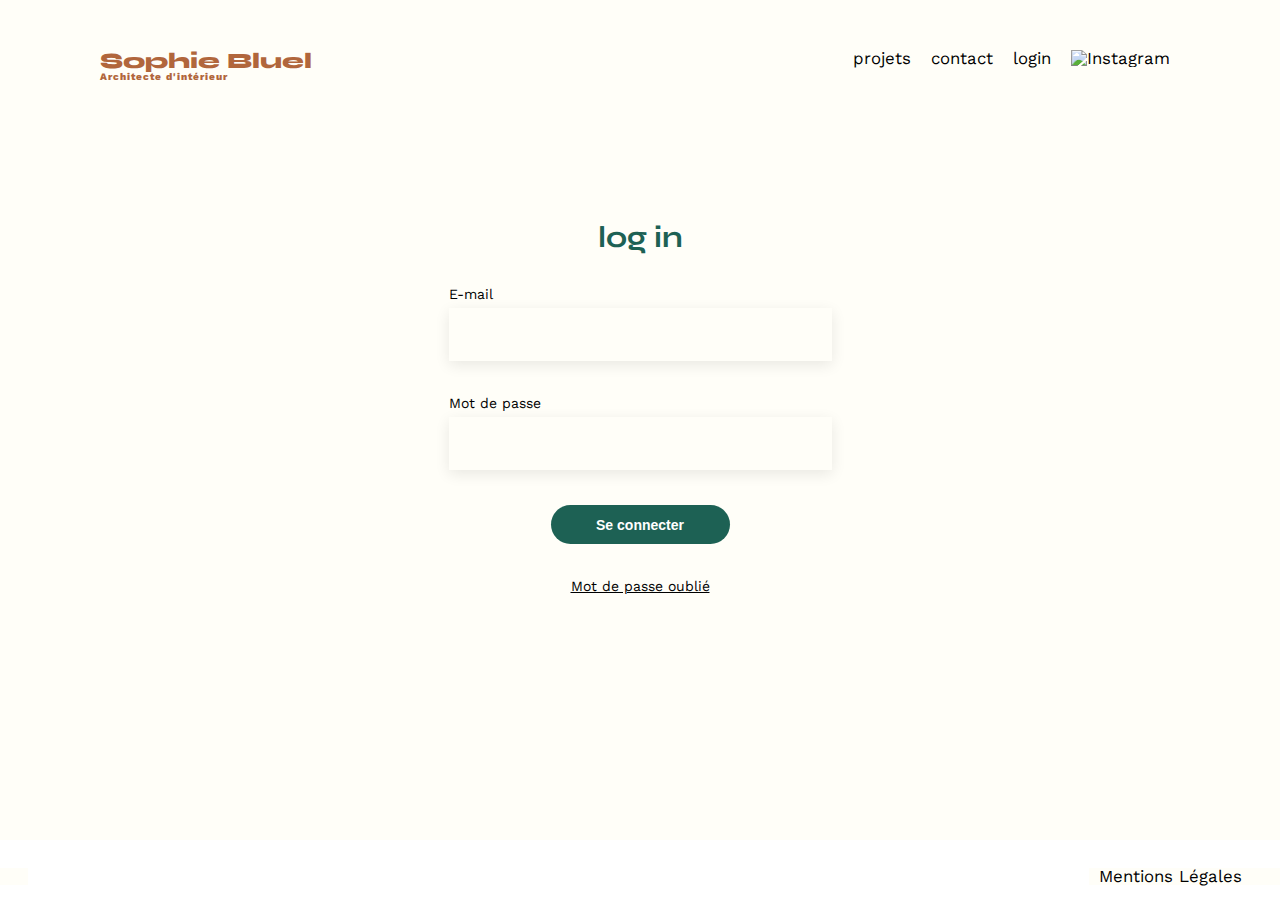
==== FrontEnd/login.html @ 88f661c2 "integrating login page" ====
<!DOCTYPE html>
<html lang="fr">
<head>
	<meta charset="UTF-8">
	<title>Sophie Bluel - Architecte d'intérieur</title>
	<meta name="viewport" content="width=device-width, initial-scale=1.0">
	<link rel="preconnect" href="https://fonts.googleapis.com">
	<link rel="preconnect" href="https://fonts.gstatic.com" crossorigin>
	<link href="https://fonts.googleapis.com/css2?family=Syne:wght@700;800&family=Work+Sans&display=swap" rel="stylesheet">
	<meta name="description" content="">
	<link rel="stylesheet" href="./assets/style.css">
    <link rel="stylesheet" href="./assets/login_style.css">
	<script src="./main.js"></script>
</head>
<body>
    
        <header>
            <h1>Sophie Bluel <span>Architecte d'intérieur</span></h1>
            <nav>
                <ul>
                    <li>projets</li>
                    <li>contact</li>
                    <li>login</li>
                    <li><img src="./assets/icons/instagram.png" alt="Instagram"></li>
                </ul>
            </nav>
        </header>

	<main>	
        <section class="login-group">
                <h2 class="login-title">log in</h2>
            <form class="login-box">
                <label class="email" for="email">E-mail</label>
                <input type="email">
                <label class="password" for="password">Mot de passe</label>
                <input type="password">
            </form>
                <button class="submit">Se connecter</button>
                <a><p>Mot de passe oublié</p></a>
        </section>
        
	
    </main>

    <footer>
        <nav>
            <ul>
                <li>Mentions Légales</li>
            </ul>
        </nav>
    </footer>
</body>
</main>

</html>
---- FrontEnd/assets/style.css ----
/* http://meyerweb.com/eric/tools/css/reset/
   v2.0 | 20110126
   License: none (public domain)
*/

html, body, div, span, applet, object, iframe,
h1, h2, h3, h4, h5, h6, p, blockquote, pre,
a, abbr, acronym, address, big, cite, code,
del, dfn, em, img, ins, kbd, q, s, samp,
small, strike, strong, sub, sup, tt, var,
b, u, i, center,
dl, dt, dd, ol, ul, li,
fieldset, form, label, legend,
table, caption, tbody, tfoot, thead, tr, th, td,
article, aside, canvas, details, embed,
figure, figcaption, footer, header, hgroup,
menu, nav, output, ruby, section, summary,
time, mark, audio, video {
	margin: 0;
	padding: 0;
	border: 0;
	font-size: 100%;
	font: inherit;
	vertical-align: baseline;
}
/* HTML5 display-role reset for older browsers */
article, aside, details, figcaption, figure,
footer, header, hgroup, menu, nav, section {
	display: block;
}
body {
	line-height: 1;
}
ol, ul {
	list-style: none;
}
a{
	text-decoration: none;
}
a:visited{
	color: inherit;
}
blockquote, q {
	quotes: none;
}
blockquote:before, blockquote:after,
q:before, q:after {
	content: '';
	content: none;
}
table {
	border-collapse: collapse;
	border-spacing: 0;
}
/** end reset css**/
body {
	max-width: 1140px;
	margin:auto;
	font-family: 'Work Sans' ;
	font-size: 14px;
}
header {
	display: flex;
	justify-content: space-between;
	margin: 50px 0
}
section {
	margin: 50px 0
}

h1{
	display: flex;
	flex-direction: column;
	font-family: 'Syne';
	font-size: 22px;
	font-weight: 800;
	color: #B1663C
}

h1 > span {
	font-family: 'Work Sans';
	font-size:10px;
	letter-spacing: 0.1em;
;
}

h2{
	font-family: 'Syne';
	font-weight: 700;
	font-size: 30px;
	color: #1D6154
}
nav ul {
	display: flex;
	align-items: center;
	list-style-type: none;

}
nav li {
	padding: 0 10px;
	font-size: 1.2em;
}

li:hover {
	color: #B1663C;
}
#introduction {
	display: flex;
	align-items: center;
}
#introduction figure {
	flex: 1
}
#introduction img {
	display: block;
	margin: auto;
	width: 80%;
}

#introduction article {
	flex: 1
}
#introduction h2 {
	margin-bottom: 1em;
}

#introduction p {
	margin-bottom: 0.5em;
}
#portfolio h2 {
	text-align: center;
	margin-bottom: 1em;
}
#filter-btns{
	display: flex;
	flex-direction: row;
	justify-content: center;
	margin-bottom: 2em;
	gap: 15px;
}
#portfolio button{
	background-color: white;
	border: solid 1px #1D6154;
	border-radius: 25px;
	padding: 2px 10px;
	font-family: 'Syne';
	color: #1D6154;
}
#portfolio button:hover{
	background-color: #1D6154;
	color: white;
}
.gallery {
	width: 100%;
	display: grid;
	grid-template-columns: 1fr 1fr 1fr;
	grid-column-gap: 20px;
	grid-row-gap: 20px;
}

.gallery img {
	width: 100%;

}
#contact {
	width: 50%;
margin: auto;
}
#contact > * {
	text-align: center;

}
#contact h2{
	margin-bottom: 20px;
}
#contact form {
	text-align: left;
	margin-top:30px;
	display: flex;
	flex-direction: column;
}

#contact input {
	height: 50px;
	font-size: 1.2em;
	border: none;
	box-shadow: 0px 4px 14px rgba(0, 0, 0, 0.09);
}
#contact label {
	margin: 2em 0 1em 0;
}
#contact textarea {
	border: none;
	box-shadow: 0px 4px 14px rgba(0, 0, 0, 0.09);
}

input[type="submit"]{
	font-family: 'Syne';
	font-weight: 700;
	color: white;
	background-color: #1D6154;
	margin : 2em auto ;
	width: 180px;
	text-align: center;
	border-radius: 60px ;
}

footer nav ul {
	display: flex;
	justify-content: flex-end;
	margin: 2em
}
---- FrontEnd/assets/login_style.css ----
*{
    background-color: #FFFEF8;
}
body {
	max-width: 100%;
	font-family: 'Work Sans' ;
	font-size: 14px;
}
header{
    margin: 50px 100px ;
}
main{
}
.login-group{
   display: flex;
   flex-direction: column;
   justify-content: center;
   align-items: center;
   margin-top: 140px;
   gap: 35px;
}
.login-box{
    display: flex;
    flex-direction: column;
    justify-content: center;
    
}
.login-box input{
    width: 379px;
    height: 51px;
    border: none;
	box-shadow: 0px 4px 14px rgba(0, 0, 0, 0.09);
    
}
.login-box .password{
    margin-top: 35px;
    margin-bottom: 7px;
}
.login-box .email{
    margin-bottom: 7px;
}
.login-group button{
    border: none;
    border-radius: 60px;
    width: 179px;
    height: 39px;
    color: white;
    font-size: 14px;
    font-weight: 700;
    background-color: #1D6154;
    cursor: pointer;
}
a{
    text-decoration: underline;
   
}
a:hover {
	color: #B1663C;
}
footer{
    height: 60px;
    width: 100%;
    background-color: white;
    position: absolute;
    bottom: 0px;
}
footer ul{
    background-color: white;
}
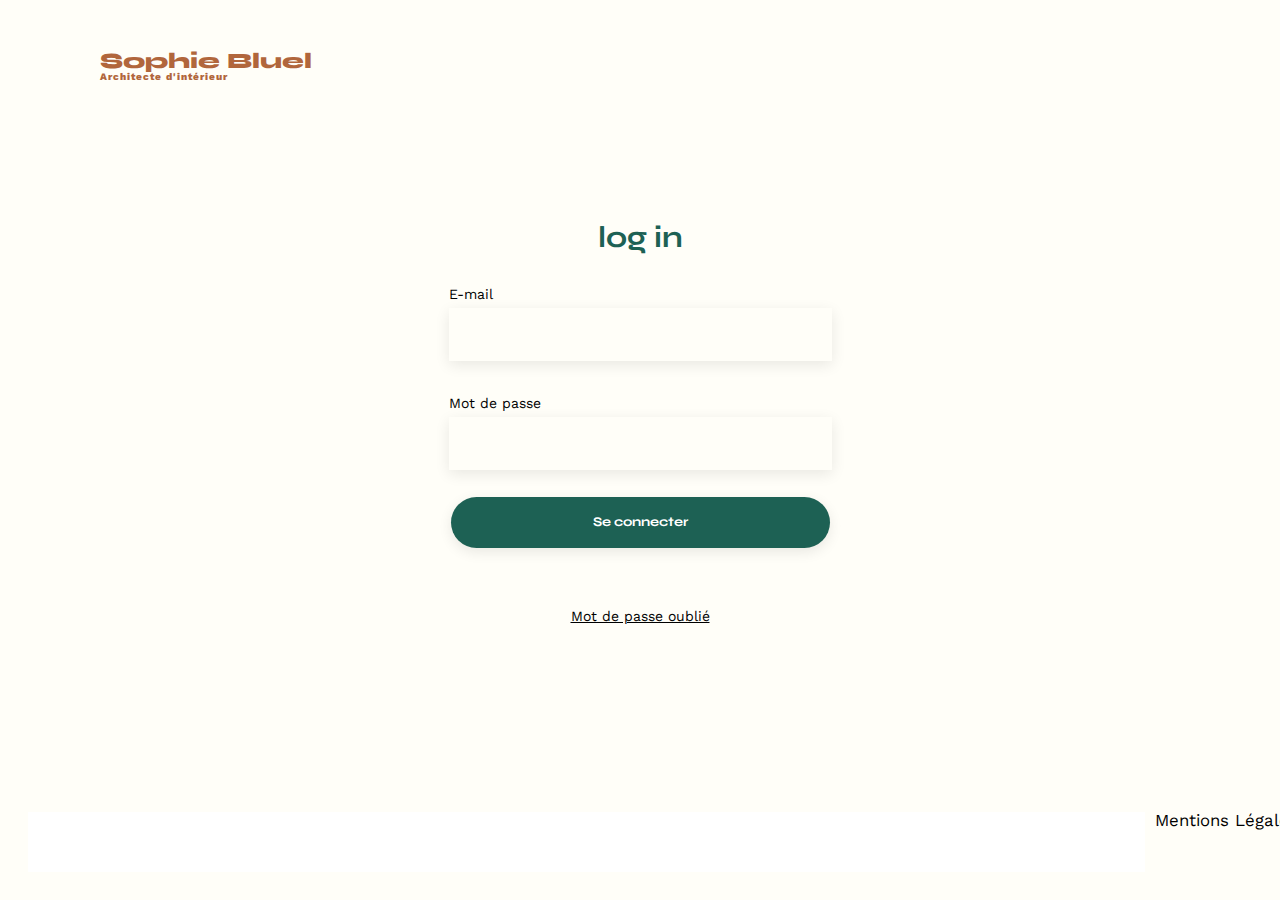
==== commit 64940500: "add modal + works delete function" ====
--- a/FrontEnd/login.html
+++ b/FrontEnd/login.html
@@ -10,20 +10,12 @@
 	<meta name="description" content="">
 	<link rel="stylesheet" href="./assets/style.css">
     <link rel="stylesheet" href="./assets/login_style.css">
-	<script src="./main.js"></script>
 </head>
 <body>
     
         <header>
             <h1>Sophie Bluel <span>Architecte d'intérieur</span></h1>
-            <nav>
-                <ul>
-                    <li>projets</li>
-                    <li>contact</li>
-                    <li>login</li>
-                    <li><img src="./assets/icons/instagram.png" alt="Instagram"></li>
-                </ul>
-            </nav>
+            
         </header>
 
 	<main>	
@@ -31,11 +23,13 @@
                 <h2 class="login-title">log in</h2>
             <form class="login-box">
                 <label class="email" for="email">E-mail</label>
-                <input type="email">
+                <input id="email-login" type="email">
                 <label class="password" for="password">Mot de passe</label>
-                <input type="password">
+                <input id="pass-login" type="password">
+                <span id="login-error"></span>
+                <input id="btnLoging" type="submit" value="Se connecter">
+
             </form>
-                <button class="submit">Se connecter</button>
                 <a><p>Mot de passe oublié</p></a>
         </section>
         
@@ -51,5 +45,5 @@
     </footer>
 </body>
 </main>
-
+<script src="./login.js"></script>
 </html>
--- a/FrontEnd/assets/style.css
+++ b/FrontEnd/assets/style.css
@@ -59,10 +59,24 @@
 	font-family: 'Work Sans' ;
 	font-size: 14px;
 }
+#admin-header{
+	position: absolute;
+	left: 0;
+	top: 0;
+	margin-bottom: ;
+	width: 100%;
+	height: 59px;
+	background-color: #000;
+  }
+  
 header {
+	height: fit-content;
 	display: flex;
 	justify-content: space-between;
-	margin: 50px 0
+	margin: 75px 0
+}
+main{
+	
 }
 section {
 	margin: 50px 0
@@ -127,16 +141,24 @@
 #introduction p {
 	margin-bottom: 0.5em;
 }
-#portfolio h2 {
-	text-align: center;
+#portfolio-header {
+	display: flex;
+	flex-direction: row;
+	align-items: baseline;
+	justify-content: center;
+	gap: 20px;
 	margin-bottom: 1em;
 }
+
 #filter-btns{
 	display: flex;
 	flex-direction: row;
 	justify-content: center;
 	margin-bottom: 2em;
 	gap: 15px;
+}
+#openPopupBtn{
+	display: none;
 }
 #portfolio button{
 	background-color: white;
@@ -162,9 +184,10 @@
 	width: 100%;
 
 }
+
 #contact {
 	width: 50%;
-margin: auto;
+	margin: auto;
 }
 #contact > * {
 	text-align: center;
@@ -205,9 +228,66 @@
 	border-radius: 60px ;
 }
 
-footer nav ul {
+footer {
 	display: flex;
 	justify-content: flex-end;
 	margin: 2em
 }
 
+
+/* The Modal (background) */
+.modal {
+	display: none; /* Hidden by default */
+	position: fixed; /* Stay in place */
+	padding-top: 100px; /* Location of the box */
+	left: 0;
+	top: 0;
+	
+	width: 100%; /* Full width */
+	height: 100%; /* Full height */
+	overflow: auto; /* Enable scroll if needed */
+	
+	background-color: rgba(0, 0, 0, 0.4); /* Black w/ opacity */
+  }
+  
+  /* Modal Content */
+#modal-content {
+	height: 600px;
+	width: 500px;
+	background-color: white;
+	left: 405px;
+	padding: 20px;
+	position: relative;
+	border-radius: 4px;
+	border: solid 2px tomato;
+  }
+  
+#modal-gallery {
+	width: 100%;
+	height: 60%;
+	display: grid;
+	grid-template-columns: repeat(4, 1fr);
+	grid-column-gap: 20px;
+	grid-row-gap: 20px;
+	border: solid 2px gold;
+}
+
+#modal-gallery img {
+	width: 100px;
+
+}
+  /* The Close Button */
+  #modal-close {
+	color: #000000;
+	float: right;
+	font-size: 28px;
+	font-weight: bold;
+  }
+  
+  #modal-close:hover,
+  #modal-close:focus {
+	color: #000;
+	text-decoration: none;
+	cursor: pointer;
+  }
+
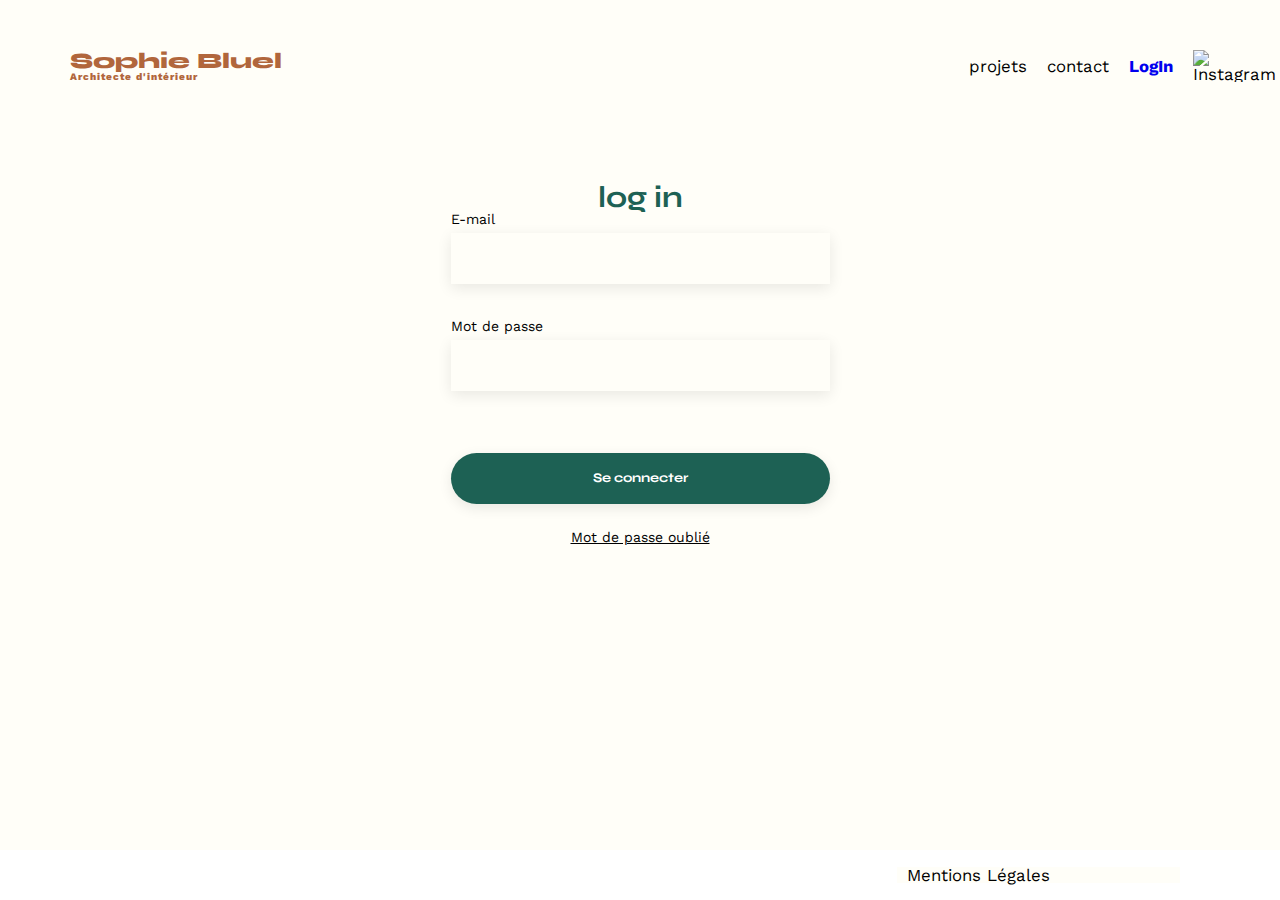
==== commit 91a760eb: "disable form submit button  + responsive design" ====
--- a/FrontEnd/login.html
+++ b/FrontEnd/login.html
@@ -12,16 +12,23 @@
     <link rel="stylesheet" href="./assets/login_style.css">
 </head>
 <body>
-    
+
         <header>
-            <h1>Sophie Bluel <span>Architecte d'intérieur</span></h1>
-            
+            <a href="./index.html"><h1>Sophie Bluel <span>Architecte d'intérieur</span></h1></a>
+            <nav>
+             <ul>
+				<li>projets</li>
+				<li>contact</li>
+				<a href="./login.html" id="login-link"><li>LogIn</li></a>
+				<li><img src="./assets/icons/instagram.png" alt="Instagram"></li>
+			</ul>               
+        </nav>
         </header>
 
 	<main>	
         <section class="login-group">
                 <h2 class="login-title">log in</h2>
-            <form class="login-box">
+            <form class="login-box" id="login-box">
                 <label class="email" for="email">E-mail</label>
                 <input id="email-login" type="email">
                 <label class="password" for="password">Mot de passe</label>
--- a/FrontEnd/assets/style.css
+++ b/FrontEnd/assets/style.css
@@ -29,7 +29,12 @@
 	display: block;
 }
 body {
+	display: flex;
+	flex-direction: column;
+	align-items: center;
 	line-height: 1;
+	background-color: #FFFEF8;
+	overflow-x: hidden;
 }
 ol, ul {
 	list-style: none;
@@ -59,24 +64,45 @@
 	font-family: 'Work Sans' ;
 	font-size: 14px;
 }
+header {
+	height: fit-content;
+	display: flex;
+	flex-direction: column;
+	align-items: center;
+}
+ul img{
+    width: 20px;
+}
+#admin-bar{
+	width: 100vw;
+
+}
 #admin-header{
-	position: absolute;
-	left: 0;
-	top: 0;
-	margin-bottom: ;
+
 	width: 100%;
 	height: 59px;
 	background-color: #000;
-  }
-  
-header {
-	height: fit-content;
-	display: flex;
+	justify-content: center;
+	align-items: center;
+}
+#admin-header p{
+	color: white;
+	font-family: 'work sans';
+}
+#admin-header i{
+	color: #ffffff;
+	
+}
+#main-header{
+	width: 74.3vw;
+	display: flex;
+	flex-direction: row;
 	justify-content: space-between;
-	margin: 75px 0
-}
+	margin-top: 50px;
+
+}  
+
 main{
-	
 }
 section {
 	margin: 50px 0
@@ -159,8 +185,9 @@
 }
 #openPopupBtn{
 	display: none;
-}
-#portfolio button{
+	cursor: pointer;
+}
+button{
 	background-color: white;
 	border: solid 1px #1D6154;
 	border-radius: 25px;
@@ -168,10 +195,21 @@
 	font-family: 'Syne';
 	color: #1D6154;
 }
-#portfolio button:hover{
+button:hover{
 	background-color: #1D6154;
 	color: white;
-}
+} 
+button:focus{
+	background-color: #1D6154;
+	color: white;
+}
+button[disabled] {
+	border-style: none;
+	background-color: #A7A7A7;
+	color: white;
+	pointer-events: none;
+}
+
 .gallery {
 	width: 100%;
 	display: grid;
@@ -231,49 +269,95 @@
 footer {
 	display: flex;
 	justify-content: flex-end;
-	margin: 2em
+	align-items: center;
+	height: 50px;
+	width: 100vw;
+	background-color: white;
+	padding-right: 100px;
+	
 }
 
 
 /* The Modal (background) */
 .modal {
-	display: none; /* Hidden by default */
-	position: fixed; /* Stay in place */
-	padding-top: 100px; /* Location of the box */
+	display: none; 
+	position: fixed; 
+	/* padding-top: 100px;  */
 	left: 0;
 	top: 0;
-	
-	width: 100%; /* Full width */
-	height: 100%; /* Full height */
+	justify-content: center;
+	align-items: center;
+	width: 100%; 
+	height: 100%; 
 	overflow: auto; /* Enable scroll if needed */
 	
-	background-color: rgba(0, 0, 0, 0.4); /* Black w/ opacity */
+	background-color: rgba(0, 0, 0, 0.4); /* Black opacity */
   }
   
   /* Modal Content */
 #modal-content {
-	height: 600px;
-	width: 500px;
+	
+	height: fit-content;
+	width: 600px;
 	background-color: white;
-	left: 405px;
-	padding: 20px;
-	position: relative;
+	/* margin-left: 30%;
+	margin-bottom: 10%; */
+	padding: 35px;
 	border-radius: 4px;
-	border: solid 2px tomato;
+	justify-content: center;
+	align-items: center;
+	
   }
-  
+#modal-title-container{
+	width: 100%;
+	display: flex;
+	justify-content: center;
+	align-items: center;
+	margin-bottom: 35px;
+}  
+#modal-title-container p{
+	font-size: 24px;
+}
+
+
+#delete-works-modal {
+	display: flex;
+	flex-direction: column-reverse;
+	justify-content: center;
+	align-items: center;
+}
+#hr-delete {
+	width: 75%;
+	margin: 30px 70px;
+}
+#hr-add{
+	width: 110%;
+	margin: 20px 0px;
+}
 #modal-gallery {
-	width: 100%;
-	height: 60%;
+	
+	width: 70%;
+	height: 350px;
 	display: grid;
-	grid-template-columns: repeat(4, 1fr);
+	grid-template-columns: repeat(5, 1fr);
+	grid-auto-rows: minmax(100px, auto);
 	grid-column-gap: 20px;
-	grid-row-gap: 20px;
+	grid-row-gap: 30px;
+	overflow-y: auto;
+}
+
+#delete-works-footer{
+	width: 100%;
+	height: fit-content;
 	border: solid 2px gold;
-}
+	display: flex;
+	justify-content: center;
+	align-items: center;
+}
+
 
 #modal-gallery img {
-	width: 100px;
+	width: 100%;
 
 }
   /* The Close Button */
@@ -291,3 +375,299 @@
 	cursor: pointer;
   }
 
+
+
+/* show add works */
+
+#addWorkContent{
+	
+	display: none;
+	justify-content: center;
+	align-items: center;
+	
+}
+#addWorkContent label{
+	display: block;
+	margin-bottom: 10px;
+}
+#openAddWork button{
+	width: 43%;
+	height: 36px;
+}
+#openAddWork{
+	width: 100%;
+	height: fit-content;
+	display: flex;
+	justify-content: center;
+	align-items: center;
+}
+#btn-submit{
+	width: 100%;
+	display: flex;
+	justify-content: center;
+}
+#btn-post{
+	width: 67%;
+	height: 36px;
+}
+/* Add image with preview */
+
+
+/*.container {
+	
+	width: fit-content;
+	background: #fff;
+	padding: 30px;
+	border-radius: 30px;
+	display: flex;
+	justify-content: center;
+	align-items: center;
+}*/
+.img-area {
+	position: relative;
+	width: 100%;
+	height: 169px;
+	background: #E8F1F6;
+	margin-bottom: 25px;
+	overflow: hidden;
+	display: flex;
+	justify-content: center;
+	align-items: center;
+	flex-direction: column;
+	gap: 10px;
+}
+.img-area i {
+	color: #B9C5CC;
+	
+}
+
+
+.img-area p {
+	color: #999;
+}
+.img-area button{
+	width: 173px;
+	height: 36px;
+	background-color: #CBD6DC;
+	color: #306685;
+	border-radius: 50px;
+	border: none;
+	padding: 7px;
+	cursor: pointer;
+
+	
+}
+.img-area p span {
+	font-weight: 600;
+}
+.img-area img {
+	position: absolute;
+	top: 0;
+	left: 0;
+	width: 100%;
+	height: 100%;
+	object-fit: cover;
+	object-position: center;
+	z-index: 100;
+}
+.img-area::before {
+	content: attr(data-img);
+	position: absolute;
+	top: 0;
+	left: 0;
+	width: 100%;
+	height: 100%;
+	background: rgba(0, 0, 0, .5);
+	color: #fff;
+	font-weight: 500;
+	text-align: center;
+	display: flex;
+	justify-content: center;
+	align-items: center;
+	pointer-events: none;
+	opacity: 0;
+	transition: all .3s ease;
+	z-index: 200;
+}
+.img-area.active:hover::before {
+	opacity: 1;
+}
+:root {
+	--blue: #0071FF;
+	--light-blue: #B6DBF6;
+	--dark-blue: #005DD1;
+	--grey: #f2f2f2;
+}
+.select-image {
+	display: block;
+	width: 100%;
+	padding: 16px 0;
+	border-radius: 15px;
+	background: var(--blue);
+	color: #fff;
+	font-weight: 500;
+	font-size: 16px;
+	border: none;
+	cursor: pointer;
+	transition: all .3s ease;
+	
+}
+.select-image:hover {
+	background: var(--dark-blue);
+}
+
+#addWorkContent input, select{
+    width: 379px;
+    height: 51px;
+    border: none;
+	box-shadow: 0px 4px 14px rgba(0, 0, 0, 0.09);
+    
+}
+
+#workForm{
+	display: flex;
+	flex-direction: column;
+	justify-content: center;
+	align-items: center;
+	gap: 20px;
+	
+}
+
+#modal-content figure{
+	position: relative;
+    display: inline-block;
+	overflow: hidden;
+
+}
+.fa-image{
+	color: #9e9898;
+}
+.fa-trash-alt {
+    position: absolute;
+	
+    top: 0;
+    right: 0;
+	margin: 3px;
+	color: white;
+	
+	z-index: 100;
+    padding: 5px; 
+    background: #0000009c; 
+    cursor: pointer; 
+}
+
+#goBack{
+	display: none;
+	cursor: pointer;
+}
+
+
+
+
+Tablet Styles
+@media screen and (max-width: 1024px) {
+
+
+   
+    nav ul {
+        flex-direction: column;
+    }
+	
+ 
+
+
+}
+
+/* Mobile Styles */
+@media screen and (max-width: 600px) {
+    *{
+		overflow: hidden;
+
+    }
+
+	#main-header{
+		height: fit-content;
+		display: flex;
+		flex-direction: column;
+		align-items: center;
+		gap: 35px;
+	}
+	.gallery{
+		width: 100%;
+		display: grid;
+		grid-template-columns: repeat(auto-fill, minmax(100px, 150px));
+		justify-content: center;
+	}
+
+    #filter-btns{
+		flex-direction: column;
+		height: fit-content;
+		align-items: center;
+	}
+	button{
+		width: 75%;
+	}
+    #admin-header {
+        display: none;
+    }
+
+    
+
+
+    
+    #introduction {
+        flex-direction: column;
+    }
+
+   
+    #introduction img {
+        width: 100%; 
+    }
+	
+	#modal-gallery {
+		width: 100%;
+		grid-template-columns: repeat(3, 1fr);
+		/* grid-auto-rows: minmax(100px, auto); */
+		grid-column-gap: 20px;
+		grid-row-gap: 30px;
+
+		
+
+	}
+	#modal-content{
+		padding: 10px;
+		justify-content: center;
+		align-items: center;
+	}
+	#modal-content button{
+		height: fit-content;
+		padding: 5px;
+	}
+	#addWorkContent{
+
+	}
+	#workForm{
+		box-sizing: content-box;
+		min-width: 250px;
+
+	}
+	#workForm input{
+		text-align: center;
+	}
+	#workForm input :first-of-type{
+		width: fit-content;
+	}
+	#workForm label{
+		text-align: center;
+	}
+	#category{
+		text-align: center;
+	}
+	#workForm {
+
+	}
+	#workForm form{
+		
+	}
+}
+
--- a/FrontEnd/assets/login_style.css
+++ b/FrontEnd/assets/login_style.css
@@ -1,23 +1,50 @@
 *{
     background-color: #FFFEF8;
+    list-style: none;
+    box-sizing: border-box;
 }
+a:link { 
+    text-decoration: none; 
+}
+
 body {
-	max-width: 100%;
+    min-height: 100vh;
+    flex-direction: column;
 	font-family: 'Work Sans' ;
 	font-size: 14px;
 }
 header{
-    margin: 50px 100px ;
+    height: 32px;
+    display: flex;
+    flex-direction: row;
+    justify-content: space-between;
+    width: 100%; 
+    margin-top: 50px;
+
+
+}
+header nav{
+    width: 22%;
+    font-size: 14px;
+    display: flex;
+    flex-direction: row;
+    justify-content: space-between;
+    align-items: center;
+
+}
+header ul a{
+    font-weight: bold;
 }
 main{
+    flex: 1;
 }
 .login-group{
    display: flex;
    flex-direction: column;
    justify-content: center;
    align-items: center;
-   margin-top: 140px;
-   gap: 35px;
+   margin-top: 100px;
+
 }
 .login-box{
     display: flex;
@@ -39,6 +66,11 @@
 .login-box .email{
     margin-bottom: 7px;
 }
+.login-box #login-error{
+    margin-top: 35px;
+    display: flex;
+    justify-content: center;
+}
 .login-group button{
     border: none;
     border-radius: 60px;
@@ -58,12 +90,89 @@
 	color: #B1663C;
 }
 footer{
-    height: 60px;
-    width: 100%;
+
+    display: flex;
+    align-items: center;
+    height: 50px;
+    width: 100vw;
+    margin-bottom: 0;
     background-color: white;
-    position: absolute;
-    bottom: 0px;
+    
 }
 footer ul{
     background-color: white;
+    margin-right: 120px;
+
 }
+#btnLoging{
+    cursor: pointer;
+}
+button[disabled] {
+	border-style: none;
+	background-color: #A7A7A7;
+	color: white;
+	pointer-events: none;
+}
+/* #btnLoging[disabled] {
+	border-style: none;
+	background-color: #A7A7A7;
+	color: white;
+	pointer-events: none;
+} */
+
+@media screen and (max-width: 1024px) {
+    body {
+        margin: 0px 50px;
+    }
+    header{
+        margin: 50px;
+        justify-content: space-around;
+    }
+   
+
+    
+}
+
+/* Mobile Styles */
+@media screen and (max-width: 600px) {
+    body {
+       
+    }
+    header{
+        flex-direction: column;
+        justify-content: center;
+        align-items: center;
+        width: 280px;
+        height: 100px;
+        gap: 35px;
+    }
+    header nav{
+        width: 280px;
+    }
+    .login-box input{
+        width: 280px;
+        height: 51px;
+    }
+    footer{
+        padding-right: 0px;
+    }
+    nav{
+        width: 100%;
+    }
+    footer nav{
+        display: flex;
+        justify-content: center;
+    }    
+    footer ul{
+        margin: 0px;
+    }
+    
+    #introduction {
+        flex-direction: column;
+    }
+
+   
+    #introduction img {
+        width: 100%; 
+    }
+}